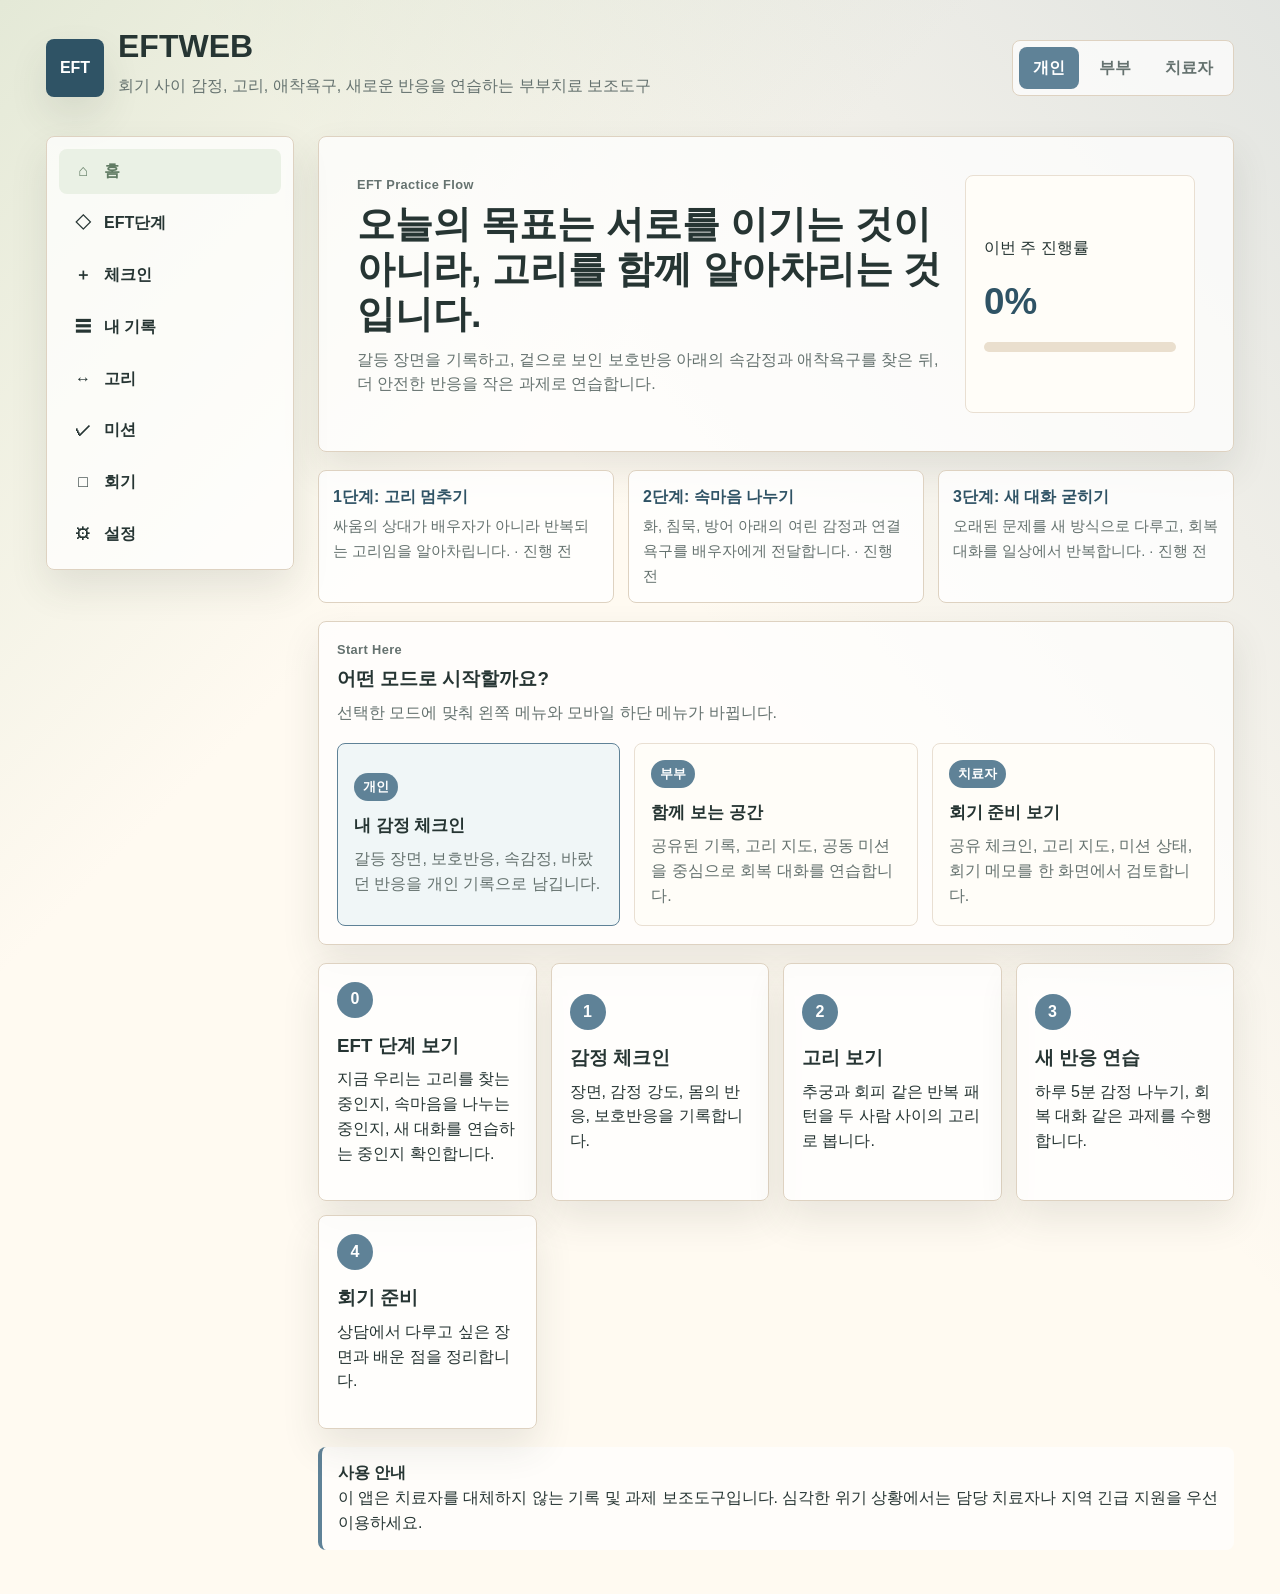
==== EFTWEB_v3/index.html @ 1b831dba "Add EFTWEB v3 stage-based therapy flow" ====
<!doctype html>
<html lang="ko">
<head>
  <meta charset="utf-8">
  <meta name="viewport" content="width=device-width, initial-scale=1">
  <title>EFTWEB v3 - 정서중심 부부치료 보조도구</title>
  <link rel="stylesheet" href="style.css">
</head>
<body>
  <header class="topbar">
    <div class="brand">
      <div class="brand-badge" aria-hidden="true">EFT</div>
      <div>
        <h1>EFTWEB</h1>
        <p>회기 사이 감정, 고리, 애착욕구, 새로운 반응을 연습하는 부부치료 보조도구</p>
      </div>
    </div>

    <div class="role-switcher" aria-label="현재 사용 모드">
      <button class="role-button active" type="button" data-role="personal">개인</button>
      <button class="role-button" type="button" data-role="couple">부부</button>
      <button class="role-button" type="button" data-role="therapist">치료자</button>
    </div>
  </header>

  <main class="layout">
    <nav class="side-nav" id="sideNav" aria-label="현재 모드 메뉴">
    </nav>

    <section class="workspace">
      <section class="view active" id="home">
        <div class="hero">
          <div>
            <p class="eyebrow">EFT Practice Flow</p>
            <h2>오늘의 목표는 서로를 이기는 것이 아니라, 고리를 함께 알아차리는 것입니다.</h2>
            <p>갈등 장면을 기록하고, 겉으로 보인 보호반응 아래의 속감정과 애착욕구를 찾은 뒤, 더 안전한 반응을 작은 과제로 연습합니다.</p>
          </div>
          <div class="hero-card">
            <span>이번 주 진행률</span>
            <strong id="homeProgress">0%</strong>
            <div class="progress-track"><div id="homeProgressBar"></div></div>
          </div>
        </div>

        <div class="stage-strip" id="homeStageStrip"></div>

        <div class="onboarding-panel">
          <div class="section-head compact-head">
            <p class="eyebrow">Start Here</p>
            <h3>어떤 모드로 시작할까요?</h3>
            <p>선택한 모드에 맞춰 왼쪽 메뉴와 모바일 하단 메뉴가 바뀝니다.</p>
          </div>
          <div class="role-card-grid">
            <button class="role-start-card active" type="button" data-start-role="personal" data-start-view="checkin">
              <span>개인</span>
              <strong>내 감정 체크인</strong>
              <p>갈등 장면, 보호반응, 속감정, 바랐던 반응을 개인 기록으로 남깁니다.</p>
            </button>
            <button class="role-start-card" type="button" data-start-role="couple" data-start-view="share">
              <span>부부</span>
              <strong>함께 보는 공간</strong>
              <p>공유된 기록, 고리 지도, 공동 미션을 중심으로 회복 대화를 연습합니다.</p>
            </button>
            <button class="role-start-card" type="button" data-start-role="therapist" data-start-view="dashboard">
              <span>치료자</span>
              <strong>회기 준비 보기</strong>
              <p>공유 체크인, 고리 지도, 미션 상태, 회기 메모를 한 화면에서 검토합니다.</p>
            </button>
          </div>
        </div>

        <div class="flow-grid">
          <button class="flow-card" type="button" data-jump="stages">
            <span>0</span>
            <h3>EFT 단계 보기</h3>
            <p>지금 우리는 고리를 찾는 중인지, 속마음을 나누는 중인지, 새 대화를 연습하는 중인지 확인합니다.</p>
          </button>
          <button class="flow-card" type="button" data-jump="checkin">
            <span>1</span>
            <h3>감정 체크인</h3>
            <p>장면, 감정 강도, 몸의 반응, 보호반응을 기록합니다.</p>
          </button>
          <button class="flow-card" type="button" data-jump="cycle">
            <span>2</span>
            <h3>고리 보기</h3>
            <p>추궁과 회피 같은 반복 패턴을 두 사람 사이의 고리로 봅니다.</p>
          </button>
          <button class="flow-card" type="button" data-jump="missions">
            <span>3</span>
            <h3>새 반응 연습</h3>
            <p>하루 5분 감정 나누기, 회복 대화 같은 과제를 수행합니다.</p>
          </button>
          <button class="flow-card" type="button" data-jump="sessions">
            <span>4</span>
            <h3>회기 준비</h3>
            <p>상담에서 다루고 싶은 장면과 배운 점을 정리합니다.</p>
          </button>
        </div>

        <div class="notice compact">
          <strong>사용 안내</strong>
          <p>이 앱은 치료자를 대체하지 않는 기록 및 과제 보조도구입니다. 심각한 위기 상황에서는 담당 치료자나 지역 긴급 지원을 우선 이용하세요.</p>
        </div>
      </section>

      <section class="view" id="stages">
        <div class="section-head">
          <p class="eyebrow">EFT Roadmap</p>
          <h2>EFT 단계별 연습 지도</h2>
          <p>전문 용어보다 실제 대화에서 쓰기 쉬운 말로 정리했습니다. 지금 필요한 연습 단계를 선택해 체크하세요.</p>
        </div>

        <div class="stage-board" id="stageBoard"></div>

        <div class="panel stage-note">
          <h3>앱에서 쓰는 쉬운 표현</h3>
          <ul>
            <li><strong>부정적 고리</strong>: 한 사람이 문제라는 뜻이 아니라, 두 사람이 반복해서 빠지는 대화 패턴입니다.</li>
            <li><strong>일차정서</strong>: 화나 무시처럼 겉으로 보이는 반응 아래의 더 여린 감정입니다.</li>
            <li><strong>애착욕구</strong>: “나에게 와 줘”, “나를 중요하게 여겨 줘”, “안전하게 말하고 싶어” 같은 연결 욕구입니다.</li>
            <li><strong>새 반응</strong>: 비난·회피 대신 내 속마음과 욕구를 더 분명하고 부드럽게 말하는 시도입니다.</li>
          </ul>
        </div>
      </section>

      <section class="view" id="checkin">
        <div class="section-head">
          <p class="eyebrow">Emotion Check-in</p>
          <h2>오늘 관계에서 올라온 감정을 단계별로 기록합니다.</h2>
          <p>겉반응을 비난하기보다, 그 반응이 지키려 했던 마음을 찾는 흐름입니다.</p>
        </div>

        <form class="panel step-form" id="checkinForm">
          <div class="step active" data-step="1">
            <h3>1. 장면과 감정</h3>
            <div class="form-grid">
              <label>작성자
                <select name="author" required>
                  <option value="나">나</option>
                  <option value="배우자 A">배우자 A</option>
                  <option value="배우자 B">배우자 B</option>
                </select>
              </label>
              <label>관계 날씨
                <select name="weather">
                  <option>조심스러움</option>
                  <option>가까움</option>
                  <option>거리감</option>
                  <option>긴장감</option>
                  <option>회복 중</option>
                </select>
              </label>
              <label class="span-2">갈등 또는 감정이 움직인 장면
                <textarea name="scene" required placeholder="언제, 어디서, 어떤 말이나 행동 때문에 감정이 커졌나요?"></textarea>
              </label>
              <label>주된 감정
                <input name="emotion" required placeholder="예: 서운함, 외로움, 불안, 수치심">
              </label>
              <label>감정 강도 <output id="intensityLabel">5</output>/10
                <input name="intensity" id="intensityInput" type="range" min="1" max="10" value="5">
              </label>
              <label class="span-2">몸의 반응
                <input name="body" placeholder="예: 가슴이 답답함, 어깨가 굳음, 목이 메임">
              </label>
            </div>
          </div>

          <div class="step" data-step="2">
            <h3>2. 보호반응 아래의 속마음</h3>
            <div class="form-grid">
              <label>겉으로 보인 보호반응
                <select name="protective">
                  <option>따지고 확인했다</option>
                  <option>비난하거나 공격했다</option>
                  <option>설명하고 방어했다</option>
                  <option>침묵하거나 물러났다</option>
                  <option>달래고 맞추려 했다</option>
                  <option>괜찮은 척했다</option>
                </select>
              </label>
              <label>그때의 자동 생각
                <input name="thought" placeholder="예: 또 나는 혼자인가 봐">
              </label>
              <label class="span-2">탐색 단계
                <select name="eftStep">
                  <option value="1">1단계: 고리를 알아차리는 중</option>
                  <option value="2">2단계: 속감정과 욕구를 나누는 중</option>
                  <option value="3">3단계: 새 대화를 연습하는 중</option>
                </select>
              </label>
              <div class="helper-panel span-2">
                <div>
                  <h4>일차정서 찾기</h4>
                  <p>겉으로는 화가 났지만, 아래에는 이런 감정이 숨어 있을 수 있습니다.</p>
                  <div class="chip-row" data-helper-target="primary">
                    <button type="button">외로웠다</button>
                    <button type="button">버려질까 두려웠다</button>
                    <button type="button">중요하지 않은 사람 같았다</button>
                    <button type="button">부족한 사람처럼 느껴졌다</button>
                    <button type="button">다가가도 거절당할까 무서웠다</button>
                  </div>
                </div>
                <div>
                  <h4>애착욕구 찾기</h4>
                  <p>내가 정말 바랐던 반응을 요청의 말로 바꿔봅니다.</p>
                  <div class="chip-row" data-helper-target="need">
                    <button type="button">내 편이라고 느끼고 싶었다</button>
                    <button type="button">잠깐 멈추고 들어주길 바랐다</button>
                    <button type="button">나를 선택해준다는 확신이 필요했다</button>
                    <button type="button">비난 없이 가까이 오길 바랐다</button>
                    <button type="button">다시 연결될 수 있다는 신호가 필요했다</button>
                  </div>
                </div>
              </div>
              <label class="span-2">그 아래의 일차정서
                <textarea name="primary" placeholder="예: 사실은 내가 중요하지 않은 사람처럼 느껴져서 무서웠다"></textarea>
              </label>
              <label class="span-2">배우자에게 바랐던 반응
                <textarea name="need" placeholder="예: 잠깐 멈추고 내 마음을 들어주길 바랐다"></textarea>
              </label>
            </div>
          </div>

          <div class="step" data-step="3">
            <h3>3. 새롭게 시도할 반응</h3>
            <div class="form-grid">
              <label class="span-2">다음번에 시도할 더 안전한 표현
                <textarea name="newResponse" placeholder="예: 당신 탓이라고 말하기보다, 지금 내가 멀어진 느낌이 들어 불안하다고 말해보기"></textarea>
              </label>
              <fieldset class="share-box span-2">
                <legend>공유 범위</legend>
                <label><input type="checkbox" name="sharePartner"> 배우자와 공유</label>
                <label><input type="checkbox" name="shareTherapist"> 치료자와 공유</label>
              </fieldset>
              <p class="share-note span-2">공유는 나중에 개인 기록 화면에서 언제든 변경할 수 있습니다.</p>
            </div>
          </div>

          <div class="form-actions">
            <button class="secondary-button" id="prevStep" type="button">이전</button>
            <button class="secondary-button" id="nextStep" type="button">다음</button>
            <button class="primary-button hidden" id="saveCheckin" type="submit">체크인 저장</button>
          </div>
        </form>
      </section>

      <section class="view" id="records">
        <div class="section-head">
          <p class="eyebrow">Private Records</p>
          <h2>개인 기록 공간</h2>
          <p>기록은 기본적으로 나의 공간에 저장됩니다. 필요할 때만 공유 범위를 바꿀 수 있습니다.</p>
        </div>
        <div class="toolbar">
          <select id="recordFilter" aria-label="기록 필터">
            <option value="all">전체</option>
            <option value="private">나만 보기</option>
            <option value="partner">배우자 공유</option>
            <option value="therapist">치료자 공유</option>
          </select>
          <input id="recordSearch" placeholder="감정, 장면, 욕구 검색">
        </div>
        <div class="card-list" id="recordList"></div>
      </section>

      <section class="view" id="cycle">
        <div class="section-head">
          <p class="eyebrow">Negative Cycle Map</p>
          <h2>우리의 부정적 고리 지도</h2>
          <p>두 사람의 겉반응이 서로의 두려움을 자극하는 방식을 한 화면에 정리합니다.</p>
        </div>

        <form class="panel" id="cycleForm">
          <div class="form-grid cycle-meta">
            <label>우리 고리의 이름
              <input name="cycleName" placeholder="예: 따지고-멀어지는 고리">
            </label>
            <label>고리가 시작되는 신호
              <input name="trigger" placeholder="예: 답장이 늦거나 표정이 굳어질 때">
            </label>
          </div>
          <div class="cycle-editor">
            <div>
              <h3>배우자 A</h3>
              <label>겉반응<input name="aAction" placeholder="예: 따지고 확인한다"></label>
              <label>속으로 해석한 뜻<input name="aMeaning" placeholder="예: 나는 또 밀려난 것 같다"></label>
              <label>속감정<textarea name="aPrimary" placeholder="예: 나는 중요하지 않은 것 같아 외롭다"></textarea></label>
              <label>애착욕구<input name="aNeed" placeholder="예: 나를 선택한다는 확신"></label>
              <label>새 반응<input name="aNew" placeholder="예: 불안을 부드럽게 말하기"></label>
            </div>
            <div>
              <h3>배우자 B</h3>
              <label>겉반응<input name="bAction" placeholder="예: 침묵하고 피한다"></label>
              <label>속으로 해석한 뜻<input name="bMeaning" placeholder="예: 나는 또 잘못한 사람이 된 것 같다"></label>
              <label>속감정<textarea name="bPrimary" placeholder="예: 또 실패할까 봐 두렵다"></textarea></label>
              <label>애착욕구<input name="bNeed" placeholder="예: 비난받지 않고 다가갈 안전감"></label>
              <label>새 반응<input name="bNew" placeholder="예: 잠깐 시간이 필요하다고 말하고 돌아오기"></label>
            </div>
          </div>
          <label class="cycle-exit">고리를 멈추는 공동 문장
            <input name="cycleExit" placeholder="예: 지금 우리 고리에 들어간 것 같아. 잠깐 멈추고 다시 말해보자.">
          </label>
          <button class="primary-button" type="submit">고리 지도 저장</button>
        </form>
        <div id="cycleMap" class="cycle-map"></div>
      </section>

      <section class="view" id="share">
        <div class="section-head">
          <p class="eyebrow">Shared Room</p>
          <h2>공유 공간</h2>
          <p>배우자와 공유하기로 선택한 기록만 모아 봅니다. 반박보다 이해를 먼저 연습하는 공간입니다.</p>
        </div>
        <div class="conversation-guide">
          <span>읽기 문장</span>
          <strong>“내가 들은 바로는, 그때 당신은 ... 느꼈다는 거구나.”</strong>
        </div>
        <div class="card-list" id="sharedList"></div>
      </section>

      <section class="view" id="missions">
        <div class="section-head">
          <p class="eyebrow">Missions</p>
          <h2>치료 과제와 공동 미션</h2>
          <p>개인 알아차림 과제와 부부 공동 대화를 회기 사이에 작게 실천합니다.</p>
        </div>

        <form class="panel mission-form" id="missionForm">
          <input name="title" required placeholder="치료자가 제안한 새 과제">
          <select name="type">
            <option value="개인">개인</option>
            <option value="공동">공동</option>
          </select>
          <select name="stage">
            <option value="1">1단계 고리 멈추기</option>
            <option value="2">2단계 속마음 나누기</option>
            <option value="3">3단계 새 대화 굳히기</option>
          </select>
          <input name="due" type="date" aria-label="마감일">
          <button class="primary-button" type="submit">과제 추가</button>
        </form>
        <div class="stage-filter" id="missionStageFilter" aria-label="미션 단계 필터"></div>
        <div class="mission-board" id="missionList"></div>
      </section>

      <section class="view" id="sessions">
        <div class="section-head">
          <p class="eyebrow">Session Notes</p>
          <h2>회기 전후 정리</h2>
          <p>상담 전에는 다루고 싶은 장면을, 상담 후에는 새롭게 이해한 감정과 연습할 반응을 정리합니다.</p>
        </div>

        <form class="panel form-grid" id="sessionForm">
          <label>구분
            <select name="kind">
              <option value="회기 전">회기 전</option>
              <option value="회기 후">회기 후</option>
            </select>
          </label>
          <label>회기 날짜
            <input name="date" type="date" required>
          </label>
          <label class="span-2">지난주 힘들었던 장면 / 새롭게 알게 된 감정
            <textarea name="scene" required></textarea>
          </label>
          <label class="span-2">회기에서 다루고 싶은 주제 / 배우자에 대해 이해한 점
            <textarea name="insight"></textarea>
          </label>
          <label class="span-2">이번 주 연습할 반응 / 치료자 과제
            <textarea name="practice"></textarea>
          </label>
          <button class="primary-button span-2" type="submit">회기 메모 저장</button>
        </form>
        <div class="card-list" id="sessionList"></div>
      </section>

      <section class="view" id="dashboard">
        <div class="section-head">
          <p class="eyebrow">Therapist Dashboard</p>
          <h2>치료자 대시보드</h2>
          <p>공유된 기록, 고리 지도, 미션 수행 상태, 회기 메모를 회기 준비용으로 확인합니다.</p>
        </div>
        <div class="stats-grid" id="statsGrid"></div>
        <div class="dashboard-grid">
          <article class="panel">
            <h3>최근 공유 체크인</h3>
            <div id="dashCheckins"></div>
          </article>
          <article class="panel">
            <h3>고리 핵심</h3>
            <div id="dashCycle"></div>
          </article>
          <article class="panel">
            <h3>미션 상태</h3>
            <div id="dashMissions"></div>
          </article>
          <article class="panel">
            <h3>회기 메모</h3>
            <div id="dashSessions"></div>
          </article>
        </div>
      </section>

      <section class="view" id="settings">
        <div class="section-head">
          <p class="eyebrow">Backup</p>
          <h2>백업 및 설정</h2>
          <p>현재 브라우저의 localStorage에 저장된 데이터를 내보내거나 복원합니다.</p>
        </div>
        <div class="settings-grid">
          <article class="panel">
            <h3>데이터 백업</h3>
            <p>JSON 파일로 저장해 치료자와 회기 준비 자료로 사용할 수 있습니다.</p>
            <button class="primary-button" id="exportBtn" type="button">JSON 내보내기</button>
          </article>
          <article class="panel">
            <h3>데이터 복원</h3>
            <p>이 앱에서 내보낸 JSON 파일을 다시 불러옵니다.</p>
            <input id="importFile" type="file" accept="application/json">
          </article>
          <article class="panel">
            <h3>프로토타입 안내</h3>
            <p>현재 버전은 실제 로그인, 서버 저장, 암호화가 없는 HTML 프로토타입입니다. 같은 브라우저 안에서만 데이터가 유지됩니다.</p>
          </article>
        </div>
      </section>
    </section>
  </main>

  <nav class="bottom-nav" id="bottomNav" aria-label="모바일 빠른 메뉴">
  </nav>

  <template id="emptyTemplate">
    <div class="empty-state">아직 저장된 내용이 없습니다.</div>
  </template>

  <script src="script.js"></script>
</body>
</html>
---- EFTWEB_v3/style.css ----
:root {
  --ivory: #fffaf1;
  --paper: #fffdf8;
  --beige: #efe2d0;
  --sage: #c9d8bd;
  --green: #607b63;
  --blue: #5f8297;
  --navy: #2f5365;
  --coral: #d98172;
  --coral-dark: #a95347;
  --ink: #263533;
  --muted: #65726f;
  --line: #ded2c1;
  --soft-line: #e9dfd2;
  --shadow: 0 18px 38px rgba(52, 62, 58, 0.11);
}

* {
  box-sizing: border-box;
}

body {
  margin: 0;
  min-height: 100vh;
  color: var(--ink);
  background:
    linear-gradient(135deg, rgba(201, 216, 189, 0.5), rgba(255, 250, 241, 0) 34%),
    linear-gradient(230deg, rgba(95, 130, 151, 0.18), rgba(255, 250, 241, 0) 42%),
    var(--ivory);
  font-family: "Segoe UI", "Apple SD Gothic Neo", "Malgun Gothic", sans-serif;
  line-height: 1.55;
}

button,
input,
select,
textarea {
  font: inherit;
}

button {
  cursor: pointer;
}

h1,
h2,
h3,
p {
  margin-top: 0;
}

h1 {
  margin-bottom: 2px;
  font-size: clamp(1.4rem, 2.6vw, 2rem);
}

h2 {
  margin-bottom: 10px;
  font-size: clamp(1.55rem, 3vw, 2.35rem);
  line-height: 1.2;
}

h3 {
  margin-bottom: 10px;
  line-height: 1.25;
}

.topbar {
  display: flex;
  align-items: center;
  justify-content: space-between;
  gap: 18px;
  padding: 22px clamp(16px, 4vw, 46px);
}

.brand {
  display: flex;
  align-items: center;
  gap: 14px;
}

.brand p,
.section-head p,
.hero p,
.panel p,
.muted {
  color: var(--muted);
}

.brand-badge {
  display: grid;
  width: 58px;
  height: 58px;
  place-items: center;
  flex: 0 0 auto;
  border-radius: 8px;
  color: white;
  background: var(--navy);
  font-weight: 800;
  box-shadow: var(--shadow);
}

.role-switcher {
  display: flex;
  gap: 6px;
  padding: 6px;
  border: 1px solid var(--line);
  border-radius: 8px;
  background: rgba(255, 255, 255, 0.72);
}

.role-button,
.nav-item,
.primary-button,
.secondary-button,
.small-button,
.flow-card {
  min-height: 42px;
  border-radius: 8px;
  border: 0;
}

.role-button {
  padding: 8px 14px;
  color: var(--muted);
  background: transparent;
  font-weight: 700;
}

.role-button.active {
  color: white;
  background: var(--blue);
}

.layout {
  display: grid;
  grid-template-columns: 248px minmax(0, 1fr);
  gap: 24px;
  padding: 0 clamp(16px, 4vw, 46px) 44px;
}

.side-nav {
  position: sticky;
  top: 18px;
  align-self: start;
  display: grid;
  gap: 7px;
  padding: 12px;
  border: 1px solid var(--line);
  border-radius: 8px;
  background: rgba(255, 255, 255, 0.74);
  box-shadow: var(--shadow);
}

.bottom-nav {
  display: none;
}

.nav-item {
  display: grid;
  grid-template-columns: 24px minmax(0, 1fr);
  gap: 9px;
  align-items: center;
  padding: 10px 12px;
  color: var(--ink);
  text-align: left;
  background: transparent;
}

.nav-item span {
  font-weight: 900;
  text-align: center;
}

.nav-item:hover,
.nav-item.active {
  background: #eaf1e5;
}

.nav-item.active {
  color: var(--green);
  font-weight: 800;
}

.workspace {
  min-width: 0;
}

.view {
  display: none;
}

.view.active {
  display: block;
}

.hero {
  display: grid;
  grid-template-columns: minmax(0, 1fr) 230px;
  gap: 18px;
  align-items: stretch;
  margin-bottom: 18px;
  padding: clamp(22px, 4vw, 38px);
  border: 1px solid var(--line);
  border-radius: 8px;
  background: rgba(255, 255, 255, 0.74);
  box-shadow: var(--shadow);
}

.hero-card {
  display: grid;
  align-content: center;
  gap: 12px;
  padding: 18px;
  border: 1px solid var(--soft-line);
  border-radius: 8px;
  background: var(--paper);
}

.hero-card strong {
  color: var(--navy);
  font-size: 2.3rem;
}

.progress-track {
  height: 10px;
  overflow: hidden;
  border-radius: 999px;
  background: #eadfce;
}

.progress-track div {
  width: 0;
  height: 100%;
  border-radius: inherit;
  background: var(--coral);
  transition: width 0.24s ease;
}

.eyebrow {
  margin-bottom: 7px;
  color: var(--green);
  font-size: 0.8rem;
  font-weight: 900;
  letter-spacing: 0.03em;
}

.flow-grid,
.role-card-grid,
.stage-board,
.stage-strip,
.stats-grid,
.settings-grid {
  display: grid;
  grid-template-columns: repeat(4, minmax(0, 1fr));
  gap: 14px;
}

.onboarding-panel {
  margin-bottom: 18px;
  padding: 18px;
  border: 1px solid var(--line);
  border-radius: 8px;
  background: rgba(255, 255, 255, 0.72);
  box-shadow: var(--shadow);
}

.compact-head {
  margin-bottom: 12px;
}

.role-card-grid {
  grid-template-columns: repeat(3, minmax(0, 1fr));
}

.role-start-card {
  min-height: 172px;
  padding: 16px;
  border: 1px solid var(--soft-line);
  border-radius: 8px;
  color: inherit;
  text-align: left;
  background: var(--paper);
  transition: transform 0.16s ease, border 0.16s ease, background 0.16s ease;
}

.role-start-card:hover {
  transform: translateY(-1px);
}

.role-start-card.active {
  border-color: var(--blue);
  background: #f0f6f7;
}

.role-start-card span {
  display: inline-flex;
  align-items: center;
  min-height: 28px;
  margin-bottom: 12px;
  padding: 3px 9px;
  border-radius: 999px;
  color: white;
  background: var(--blue);
  font-size: 0.82rem;
  font-weight: 900;
}

.role-start-card strong {
  display: block;
  margin-bottom: 8px;
  font-size: 1.05rem;
}

.role-start-card p {
  margin-bottom: 0;
  color: var(--muted);
}

.stage-strip {
  grid-template-columns: repeat(3, minmax(0, 1fr));
  margin-bottom: 18px;
}

.stage-pill,
.stage-card,
.helper-panel,
.stage-filter {
  border: 1px solid var(--line);
  border-radius: 8px;
  background: rgba(255, 255, 255, 0.82);
}

.stage-pill {
  padding: 14px;
}

.stage-pill strong {
  display: block;
  margin-bottom: 4px;
  color: var(--navy);
}

.stage-pill span {
  color: var(--muted);
  font-size: 0.92rem;
}

.stage-board {
  grid-template-columns: repeat(3, minmax(0, 1fr));
  margin-bottom: 18px;
}

.stage-card {
  display: grid;
  gap: 12px;
  padding: 18px;
  box-shadow: var(--shadow);
}

.stage-card header {
  display: flex;
  justify-content: space-between;
  gap: 12px;
  align-items: flex-start;
}

.stage-card h3 {
  margin-bottom: 6px;
  color: var(--navy);
}

.stage-card ul {
  margin: 0;
  padding-left: 19px;
}

.stage-card li {
  margin-bottom: 7px;
}

.stage-check {
  display: flex;
  align-items: center;
  gap: 8px;
  padding: 10px;
  border-radius: 8px;
  background: #f5efe6;
  font-weight: 800;
}

.stage-check input {
  width: auto;
  min-height: auto;
}

.stage-note ul {
  margin-bottom: 0;
}

.helper-panel {
  display: grid;
  grid-template-columns: repeat(2, minmax(0, 1fr));
  gap: 14px;
  padding: 14px;
  background: #fbf7ed;
}

.helper-panel h4 {
  margin: 0 0 6px;
  color: var(--navy);
}

.helper-panel p {
  margin-bottom: 10px;
}

.chip-row {
  display: flex;
  flex-wrap: wrap;
  gap: 8px;
}

.chip-row button,
.stage-filter button {
  min-height: 34px;
  padding: 6px 10px;
  border: 1px solid var(--line);
  border-radius: 999px;
  color: var(--navy);
  background: var(--paper);
}

.chip-row button:hover,
.stage-filter button:hover,
.stage-filter button.active {
  color: white;
  background: var(--blue);
}

.cycle-meta {
  margin-bottom: 16px;
}

.cycle-exit {
  margin: 16px 0;
}

.cycle-summary {
  grid-column: 1 / -1;
  padding: 18px;
  border: 1px solid var(--line);
  border-radius: 8px;
  background: #f6f1e7;
  box-shadow: var(--shadow);
}

.cycle-summary p:last-child {
  margin-bottom: 0;
}

.stage-filter {
  display: flex;
  flex-wrap: wrap;
  gap: 8px;
  margin-bottom: 16px;
  padding: 12px;
}

.flow-card {
  display: block;
  min-height: 190px;
  padding: 18px;
  border: 1px solid var(--line);
  color: inherit;
  text-align: left;
  background: rgba(255, 255, 255, 0.78);
  box-shadow: var(--shadow);
}

.flow-card:hover,
.primary-button:hover,
.secondary-button:hover,
.small-button:hover {
  transform: translateY(-1px);
}

.flow-card span {
  display: grid;
  width: 36px;
  height: 36px;
  place-items: center;
  margin-bottom: 16px;
  border-radius: 50%;
  color: white;
  background: var(--blue);
  font-weight: 900;
}

.notice {
  margin-top: 18px;
  padding: 14px 16px;
  border-left: 4px solid var(--blue);
  border-radius: 8px;
  background: rgba(255, 255, 255, 0.66);
}

.notice.compact p {
  margin-bottom: 0;
}

.section-head {
  max-width: 820px;
  margin-bottom: 18px;
}

.panel,
.record-card,
.mission-card,
.stat-card,
.conversation-guide {
  border: 1px solid var(--line);
  border-radius: 8px;
  background: rgba(255, 255, 255, 0.82);
  box-shadow: var(--shadow);
}

.panel {
  padding: 20px;
}

.form-grid,
.cycle-editor,
.dashboard-grid {
  display: grid;
  grid-template-columns: repeat(2, minmax(0, 1fr));
  gap: 16px;
}

label {
  display: grid;
  gap: 7px;
  color: #3d4b48;
  font-weight: 800;
}

input,
select,
textarea {
  width: 100%;
  min-height: 44px;
  padding: 10px 12px;
  border: 1px solid #d8cbb9;
  border-radius: 8px;
  color: var(--ink);
  background: var(--paper);
  outline-color: var(--blue);
}

textarea {
  min-height: 104px;
  resize: vertical;
}

.span-2 {
  grid-column: span 2;
}

.step {
  display: none;
}

.step.active {
  display: block;
}

.form-actions,
.toolbar,
.card-actions,
.mission-form {
  display: flex;
  flex-wrap: wrap;
  gap: 10px;
  align-items: center;
}

.form-actions {
  justify-content: flex-end;
  margin-top: 18px;
}

.primary-button,
.secondary-button,
.small-button {
  transition: transform 0.16s ease, background 0.16s ease;
}

.primary-button {
  padding: 0 18px;
  color: white;
  background: var(--coral);
  box-shadow: 0 12px 24px rgba(217, 129, 114, 0.24);
}

.secondary-button,
.small-button {
  padding: 0 14px;
  border: 1px solid var(--line);
  color: var(--navy);
  background: var(--paper);
}

.small-button {
  min-height: 34px;
  padding: 5px 10px;
}

.hidden {
  display: none;
}

.share-box {
  display: flex;
  flex-wrap: wrap;
  gap: 16px;
  padding: 14px;
  border: 1px dashed var(--line);
  border-radius: 8px;
}

.share-box label {
  display: flex;
  align-items: center;
  gap: 8px;
}

.share-box input {
  width: auto;
  min-height: auto;
}

.share-note {
  margin: -6px 0 0;
  color: var(--muted);
  font-size: 0.92rem;
}

.toolbar {
  margin-bottom: 16px;
}

.toolbar select {
  max-width: 180px;
}

.toolbar input {
  max-width: 320px;
}

.card-list,
.mission-board {
  display: grid;
  gap: 14px;
}

.record-card,
.mission-card,
.stat-card,
.conversation-guide {
  padding: 16px;
}

.record-card header,
.mission-card header {
  display: flex;
  justify-content: space-between;
  gap: 12px;
  margin-bottom: 10px;
}

.record-card h3,
.mission-card h3 {
  margin-bottom: 4px;
}

.badge-row {
  display: flex;
  flex-wrap: wrap;
  gap: 7px;
  margin-top: 12px;
}

.badge {
  display: inline-flex;
  align-items: center;
  min-height: 28px;
  padding: 4px 9px;
  border-radius: 999px;
  color: var(--navy);
  background: #e5edf1;
  font-size: 0.82rem;
  font-weight: 800;
}

.badge.green {
  color: #425f46;
  background: #e8f1e2;
}

.badge.coral {
  color: var(--coral-dark);
  background: #fae4df;
}

.cycle-editor > div {
  display: grid;
  gap: 12px;
}

.cycle-map {
  display: grid;
  grid-template-columns: 1fr 110px 1fr;
  gap: 12px;
  align-items: stretch;
  margin-top: 18px;
}

.cycle-column,
.cycle-center {
  padding: 18px;
  border: 1px solid var(--line);
  border-radius: 8px;
  background: rgba(255, 255, 255, 0.82);
  box-shadow: var(--shadow);
}

.cycle-center {
  display: grid;
  place-items: center;
  color: var(--green);
  font-weight: 900;
  text-align: center;
}

.cycle-piece {
  margin-bottom: 12px;
  padding: 12px;
  border-left: 4px solid var(--sage);
  border-radius: 0 8px 8px 0;
  background: var(--paper);
}

.conversation-guide {
  display: grid;
  gap: 4px;
  margin-bottom: 16px;
  border-color: #d8e2cf;
}

.conversation-guide span {
  color: var(--green);
  font-weight: 900;
}

.mission-form input {
  flex: 1 1 220px;
}

.mission-form select,
.mission-form button {
  flex: 0 0 auto;
}

.mission-board {
  grid-template-columns: repeat(auto-fit, minmax(230px, 1fr));
}

.mission-card.done {
  border-color: var(--sage);
  background: #f4f8f0;
}

.stats-grid {
  grid-template-columns: repeat(4, minmax(0, 1fr));
  margin-bottom: 16px;
}

.stat-card span {
  color: var(--muted);
  font-weight: 800;
}

.stat-card strong {
  display: block;
  margin-top: 6px;
  color: var(--navy);
  font-size: 2rem;
}

.dashboard-grid {
  align-items: start;
}

.dashboard-grid ul,
.panel ul {
  padding-left: 20px;
}

.dashboard-grid li {
  margin-bottom: 8px;
}

.settings-grid {
  grid-template-columns: repeat(3, minmax(0, 1fr));
}

.empty-state {
  padding: 20px;
  border: 1px dashed var(--line);
  border-radius: 8px;
  color: var(--muted);
  background: rgba(255, 255, 255, 0.62);
}

.role-personal .couple-only,
.role-personal .therapist-only,
.role-couple .therapist-only {
  display: none;
}

@media (max-width: 980px) {
  .topbar {
    align-items: flex-start;
    flex-direction: column;
  }

  .layout {
    grid-template-columns: 1fr;
  }

  .side-nav {
    position: static;
    grid-template-columns: repeat(3, minmax(0, 1fr));
  }

  .hero,
  .dashboard-grid,
  .form-grid,
  .cycle-editor,
  .cycle-map {
    grid-template-columns: 1fr;
  }

  .flow-grid,
  .role-card-grid,
  .stage-board,
  .stage-strip,
  .stats-grid,
  .settings-grid {
    grid-template-columns: repeat(2, minmax(0, 1fr));
  }

  .span-2 {
    grid-column: span 1;
  }

  .cycle-center {
    min-height: 74px;
  }
}

@media (max-width: 620px) {
  body {
    padding-bottom: 78px;
  }

  .brand {
    align-items: flex-start;
  }

  .brand-badge {
    width: 48px;
    height: 48px;
  }

  .role-switcher,
  .side-nav,
  .flow-grid,
  .role-card-grid,
  .stage-board,
  .stage-strip,
  .stats-grid,
  .settings-grid {
    grid-template-columns: 1fr;
    width: 100%;
  }

  .role-switcher {
    display: grid;
  }

  .side-nav {
    display: none;
  }

  .flow-grid,
  .role-card-grid,
  .stage-board,
  .stage-strip,
  .stats-grid,
  .settings-grid {
    display: grid;
  }

  .helper-panel {
    grid-template-columns: 1fr;
  }

  .bottom-nav {
    position: fixed;
    right: 10px;
    bottom: 10px;
    left: 10px;
    z-index: 20;
    display: grid;
    grid-template-columns: repeat(5, minmax(0, 1fr));
    gap: 4px;
    padding: 7px;
    border: 1px solid rgba(222, 210, 193, 0.92);
    border-radius: 16px;
    background: rgba(255, 253, 248, 0.94);
    box-shadow: 0 14px 34px rgba(38, 53, 51, 0.18);
    backdrop-filter: blur(12px);
  }

  .bottom-item {
    display: grid;
    min-width: 0;
    min-height: 54px;
    place-items: center;
    gap: 2px;
    padding: 5px 2px;
    border: 0;
    border-radius: 12px;
    color: var(--muted);
    background: transparent;
  }

  .bottom-item span {
    font-size: 1.15rem;
    line-height: 1;
  }

  .bottom-item strong {
    font-size: 0.73rem;
    line-height: 1.1;
  }

  .bottom-item.active {
    color: white;
    background: var(--blue);
  }

  .bottom-item:disabled {
    cursor: default;
    opacity: 0.45;
  }

  .toolbar,
  .mission-form,
  .form-actions {
    align-items: stretch;
    flex-direction: column;
  }

  .toolbar select,
  .toolbar input,
  .mission-form select,
  .mission-form button {
    max-width: none;
    width: 100%;
  }

  .record-card header,
  .mission-card header {
    flex-direction: column;
  }
}
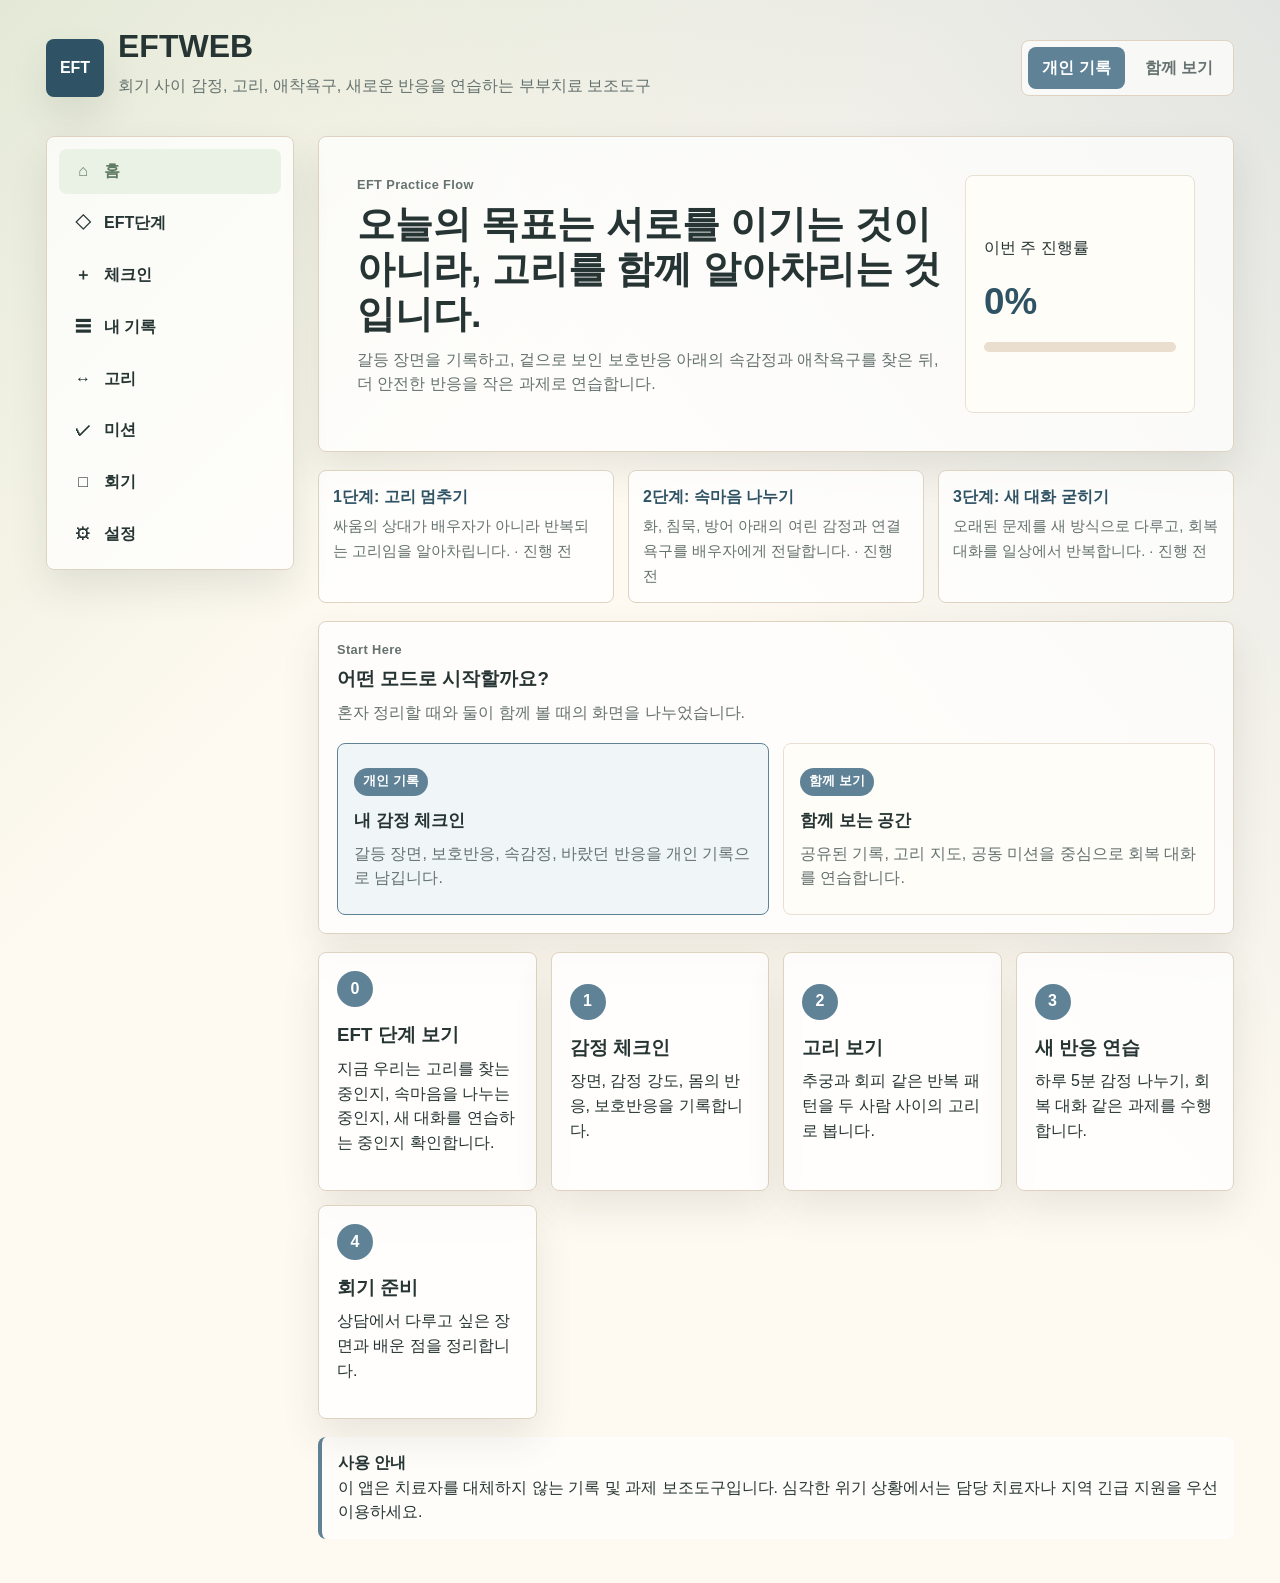
==== commit 72d56614: "Simplify EFTWEB v3 to personal and couple spaces" ====
--- a/EFTWEB_v3/index.html
+++ b/EFTWEB_v3/index.html
@@ -17,9 +17,8 @@
     </div>
 
     <div class="role-switcher" aria-label="현재 사용 모드">
-      <button class="role-button active" type="button" data-role="personal">개인</button>
-      <button class="role-button" type="button" data-role="couple">부부</button>
-      <button class="role-button" type="button" data-role="therapist">치료자</button>
+      <button class="role-button active" type="button" data-role="personal">개인 기록</button>
+      <button class="role-button" type="button" data-role="couple">함께 보기</button>
     </div>
   </header>
 
@@ -48,23 +47,18 @@
           <div class="section-head compact-head">
             <p class="eyebrow">Start Here</p>
             <h3>어떤 모드로 시작할까요?</h3>
-            <p>선택한 모드에 맞춰 왼쪽 메뉴와 모바일 하단 메뉴가 바뀝니다.</p>
+            <p>혼자 정리할 때와 둘이 함께 볼 때의 화면을 나누었습니다.</p>
           </div>
           <div class="role-card-grid">
             <button class="role-start-card active" type="button" data-start-role="personal" data-start-view="checkin">
-              <span>개인</span>
+              <span>개인 기록</span>
               <strong>내 감정 체크인</strong>
               <p>갈등 장면, 보호반응, 속감정, 바랐던 반응을 개인 기록으로 남깁니다.</p>
             </button>
             <button class="role-start-card" type="button" data-start-role="couple" data-start-view="share">
-              <span>부부</span>
+              <span>함께 보기</span>
               <strong>함께 보는 공간</strong>
               <p>공유된 기록, 고리 지도, 공동 미션을 중심으로 회복 대화를 연습합니다.</p>
-            </button>
-            <button class="role-start-card" type="button" data-start-role="therapist" data-start-view="dashboard">
-              <span>치료자</span>
-              <strong>회기 준비 보기</strong>
-              <p>공유 체크인, 고리 지도, 미션 상태, 회기 메모를 한 화면에서 검토합니다.</p>
             </button>
           </div>
         </div>
@@ -230,9 +224,8 @@
               <fieldset class="share-box span-2">
                 <legend>공유 범위</legend>
                 <label><input type="checkbox" name="sharePartner"> 배우자와 공유</label>
-                <label><input type="checkbox" name="shareTherapist"> 치료자와 공유</label>
               </fieldset>
-              <p class="share-note span-2">공유는 나중에 개인 기록 화면에서 언제든 변경할 수 있습니다.</p>
+              <p class="share-note span-2">공유는 나중에 개인 기록 화면에서 언제든 변경할 수 있습니다. 치료자용 공유와 검토 화면은 데이터베이스 연결 후 별도 포털로 분리할 예정입니다.</p>
             </div>
           </div>
 
@@ -255,7 +248,6 @@
             <option value="all">전체</option>
             <option value="private">나만 보기</option>
             <option value="partner">배우자 공유</option>
-            <option value="therapist">치료자 공유</option>
           </select>
           <input id="recordSearch" placeholder="감정, 장면, 욕구 검색">
         </div>
@@ -325,7 +317,7 @@
         </div>
 
         <form class="panel mission-form" id="missionForm">
-          <input name="title" required placeholder="치료자가 제안한 새 과제">
+          <input name="title" required placeholder="새 과제 추가">
           <select name="type">
             <option value="개인">개인</option>
             <option value="공동">공동</option>
@@ -365,39 +357,12 @@
           <label class="span-2">회기에서 다루고 싶은 주제 / 배우자에 대해 이해한 점
             <textarea name="insight"></textarea>
           </label>
-          <label class="span-2">이번 주 연습할 반응 / 치료자 과제
+          <label class="span-2">이번 주 연습할 반응 / 다음 과제
             <textarea name="practice"></textarea>
           </label>
           <button class="primary-button span-2" type="submit">회기 메모 저장</button>
         </form>
         <div class="card-list" id="sessionList"></div>
-      </section>
-
-      <section class="view" id="dashboard">
-        <div class="section-head">
-          <p class="eyebrow">Therapist Dashboard</p>
-          <h2>치료자 대시보드</h2>
-          <p>공유된 기록, 고리 지도, 미션 수행 상태, 회기 메모를 회기 준비용으로 확인합니다.</p>
-        </div>
-        <div class="stats-grid" id="statsGrid"></div>
-        <div class="dashboard-grid">
-          <article class="panel">
-            <h3>최근 공유 체크인</h3>
-            <div id="dashCheckins"></div>
-          </article>
-          <article class="panel">
-            <h3>고리 핵심</h3>
-            <div id="dashCycle"></div>
-          </article>
-          <article class="panel">
-            <h3>미션 상태</h3>
-            <div id="dashMissions"></div>
-          </article>
-          <article class="panel">
-            <h3>회기 메모</h3>
-            <div id="dashSessions"></div>
-          </article>
-        </div>
       </section>
 
       <section class="view" id="settings">
@@ -421,6 +386,10 @@
             <h3>프로토타입 안내</h3>
             <p>현재 버전은 실제 로그인, 서버 저장, 암호화가 없는 HTML 프로토타입입니다. 같은 브라우저 안에서만 데이터가 유지됩니다.</p>
           </article>
+          <article class="panel">
+            <h3>치료자 연결 예정</h3>
+            <p>치료자용 화면은 나중에 로그인과 데이터베이스를 연결한 뒤 별도 포털에서 제공하는 방향으로 분리합니다.</p>
+          </article>
         </div>
       </section>
     </section>
--- a/EFTWEB_v3/style.css
+++ b/EFTWEB_v3/style.css
@@ -270,7 +270,7 @@
 }
 
 .role-card-grid {
-  grid-template-columns: repeat(3, minmax(0, 1fr));
+  grid-template-columns: repeat(2, minmax(0, 1fr));
 }
 
 .role-start-card {
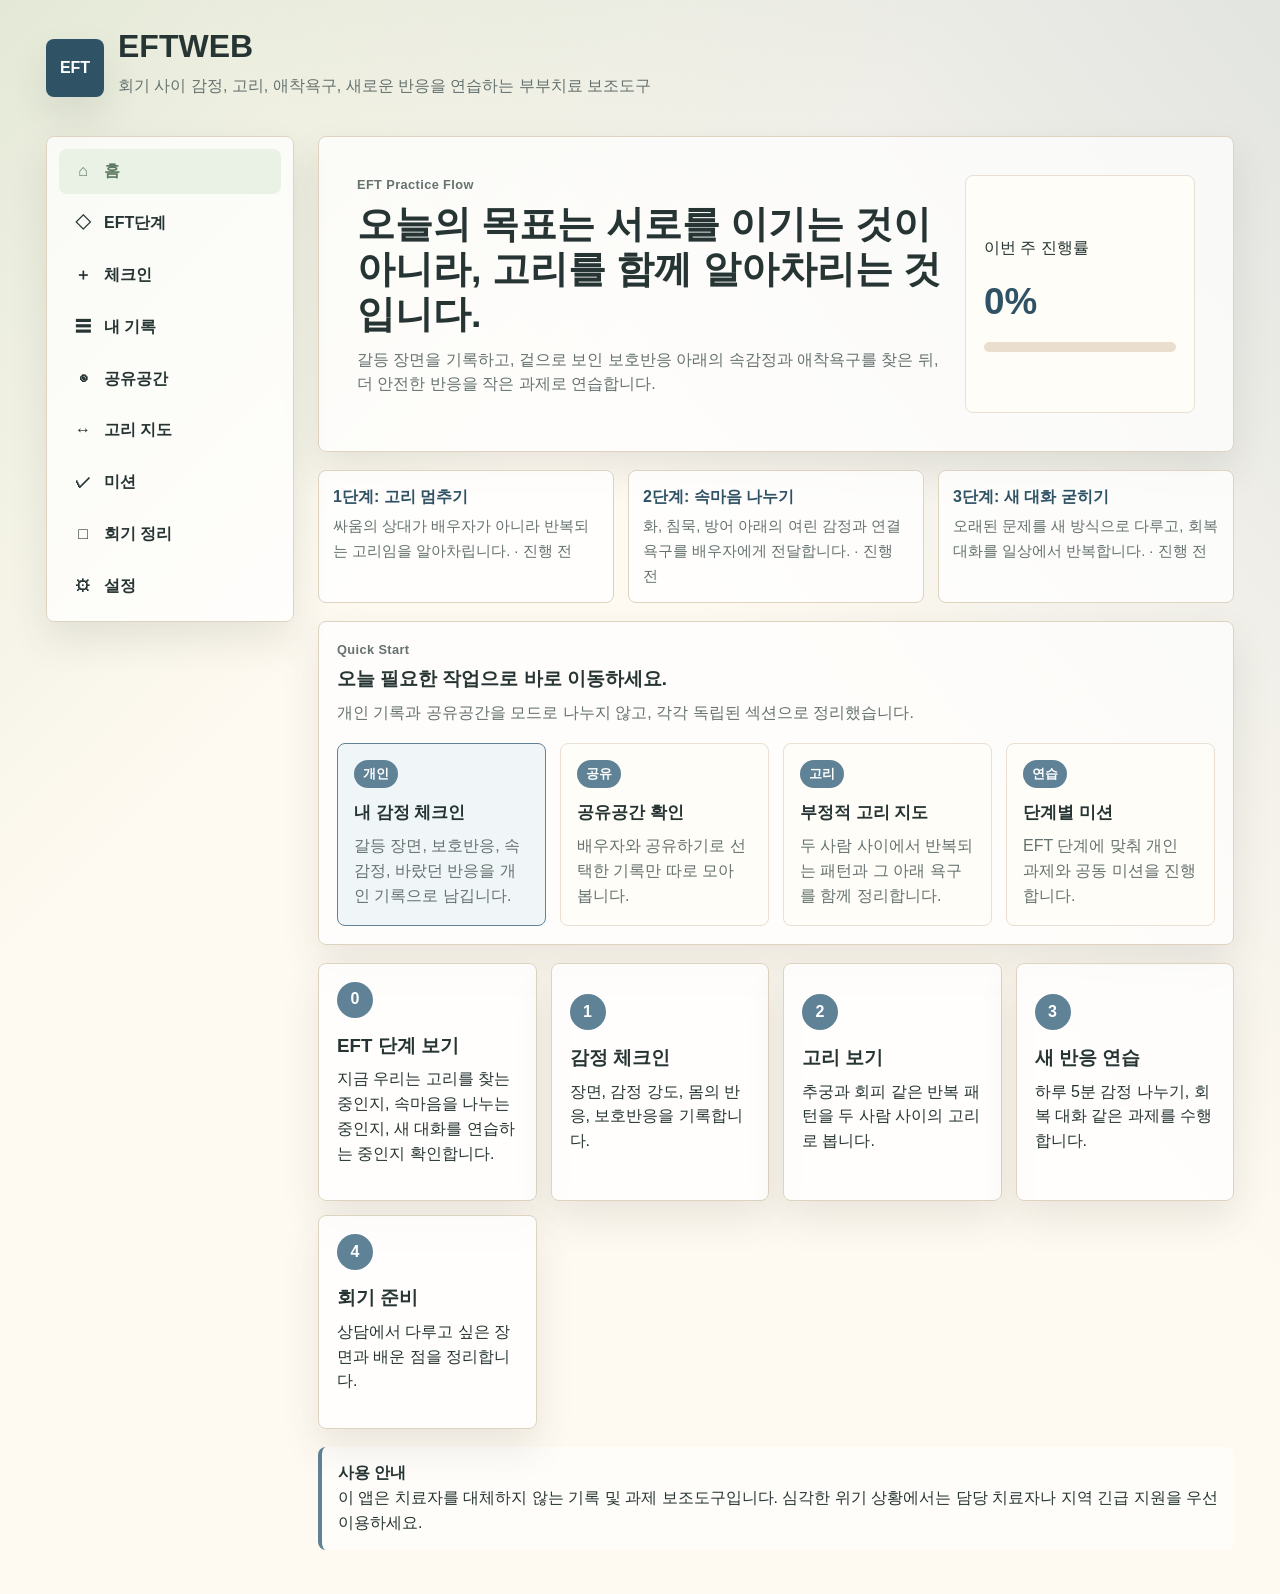
==== commit a6635598: "Make shared space a standalone section" ====
--- a/EFTWEB_v3/index.html
+++ b/EFTWEB_v3/index.html
@@ -16,14 +16,10 @@
       </div>
     </div>
 
-    <div class="role-switcher" aria-label="현재 사용 모드">
-      <button class="role-button active" type="button" data-role="personal">개인 기록</button>
-      <button class="role-button" type="button" data-role="couple">함께 보기</button>
-    </div>
   </header>
 
   <main class="layout">
-    <nav class="side-nav" id="sideNav" aria-label="현재 모드 메뉴">
+    <nav class="side-nav" id="sideNav" aria-label="앱 메뉴">
     </nav>
 
     <section class="workspace">
@@ -45,20 +41,30 @@
 
         <div class="onboarding-panel">
           <div class="section-head compact-head">
-            <p class="eyebrow">Start Here</p>
-            <h3>어떤 모드로 시작할까요?</h3>
-            <p>혼자 정리할 때와 둘이 함께 볼 때의 화면을 나누었습니다.</p>
+            <p class="eyebrow">Quick Start</p>
+            <h3>오늘 필요한 작업으로 바로 이동하세요.</h3>
+            <p>개인 기록과 공유공간을 모드로 나누지 않고, 각각 독립된 섹션으로 정리했습니다.</p>
           </div>
           <div class="role-card-grid">
-            <button class="role-start-card active" type="button" data-start-role="personal" data-start-view="checkin">
-              <span>개인 기록</span>
+            <button class="role-start-card active" type="button" data-jump="checkin">
+              <span>개인</span>
               <strong>내 감정 체크인</strong>
               <p>갈등 장면, 보호반응, 속감정, 바랐던 반응을 개인 기록으로 남깁니다.</p>
             </button>
-            <button class="role-start-card" type="button" data-start-role="couple" data-start-view="share">
-              <span>함께 보기</span>
-              <strong>함께 보는 공간</strong>
-              <p>공유된 기록, 고리 지도, 공동 미션을 중심으로 회복 대화를 연습합니다.</p>
+            <button class="role-start-card" type="button" data-jump="share">
+              <span>공유</span>
+              <strong>공유공간 확인</strong>
+              <p>배우자와 공유하기로 선택한 기록만 따로 모아 봅니다.</p>
+            </button>
+            <button class="role-start-card" type="button" data-jump="cycle">
+              <span>고리</span>
+              <strong>부정적 고리 지도</strong>
+              <p>두 사람 사이에서 반복되는 패턴과 그 아래 욕구를 함께 정리합니다.</p>
+            </button>
+            <button class="role-start-card" type="button" data-jump="missions">
+              <span>연습</span>
+              <strong>단계별 미션</strong>
+              <p>EFT 단계에 맞춰 개인 과제와 공동 미션을 진행합니다.</p>
             </button>
           </div>
         </div>
--- a/EFTWEB_v3/style.css
+++ b/EFTWEB_v3/style.css
@@ -270,7 +270,7 @@
 }
 
 .role-card-grid {
-  grid-template-columns: repeat(2, minmax(0, 1fr));
+  grid-template-columns: repeat(4, minmax(0, 1fr));
 }
 
 .role-start-card {
@@ -820,12 +820,6 @@
   border-radius: 8px;
   color: var(--muted);
   background: rgba(255, 255, 255, 0.62);
-}
-
-.role-personal .couple-only,
-.role-personal .therapist-only,
-.role-couple .therapist-only {
-  display: none;
 }
 
 @media (max-width: 980px) {
